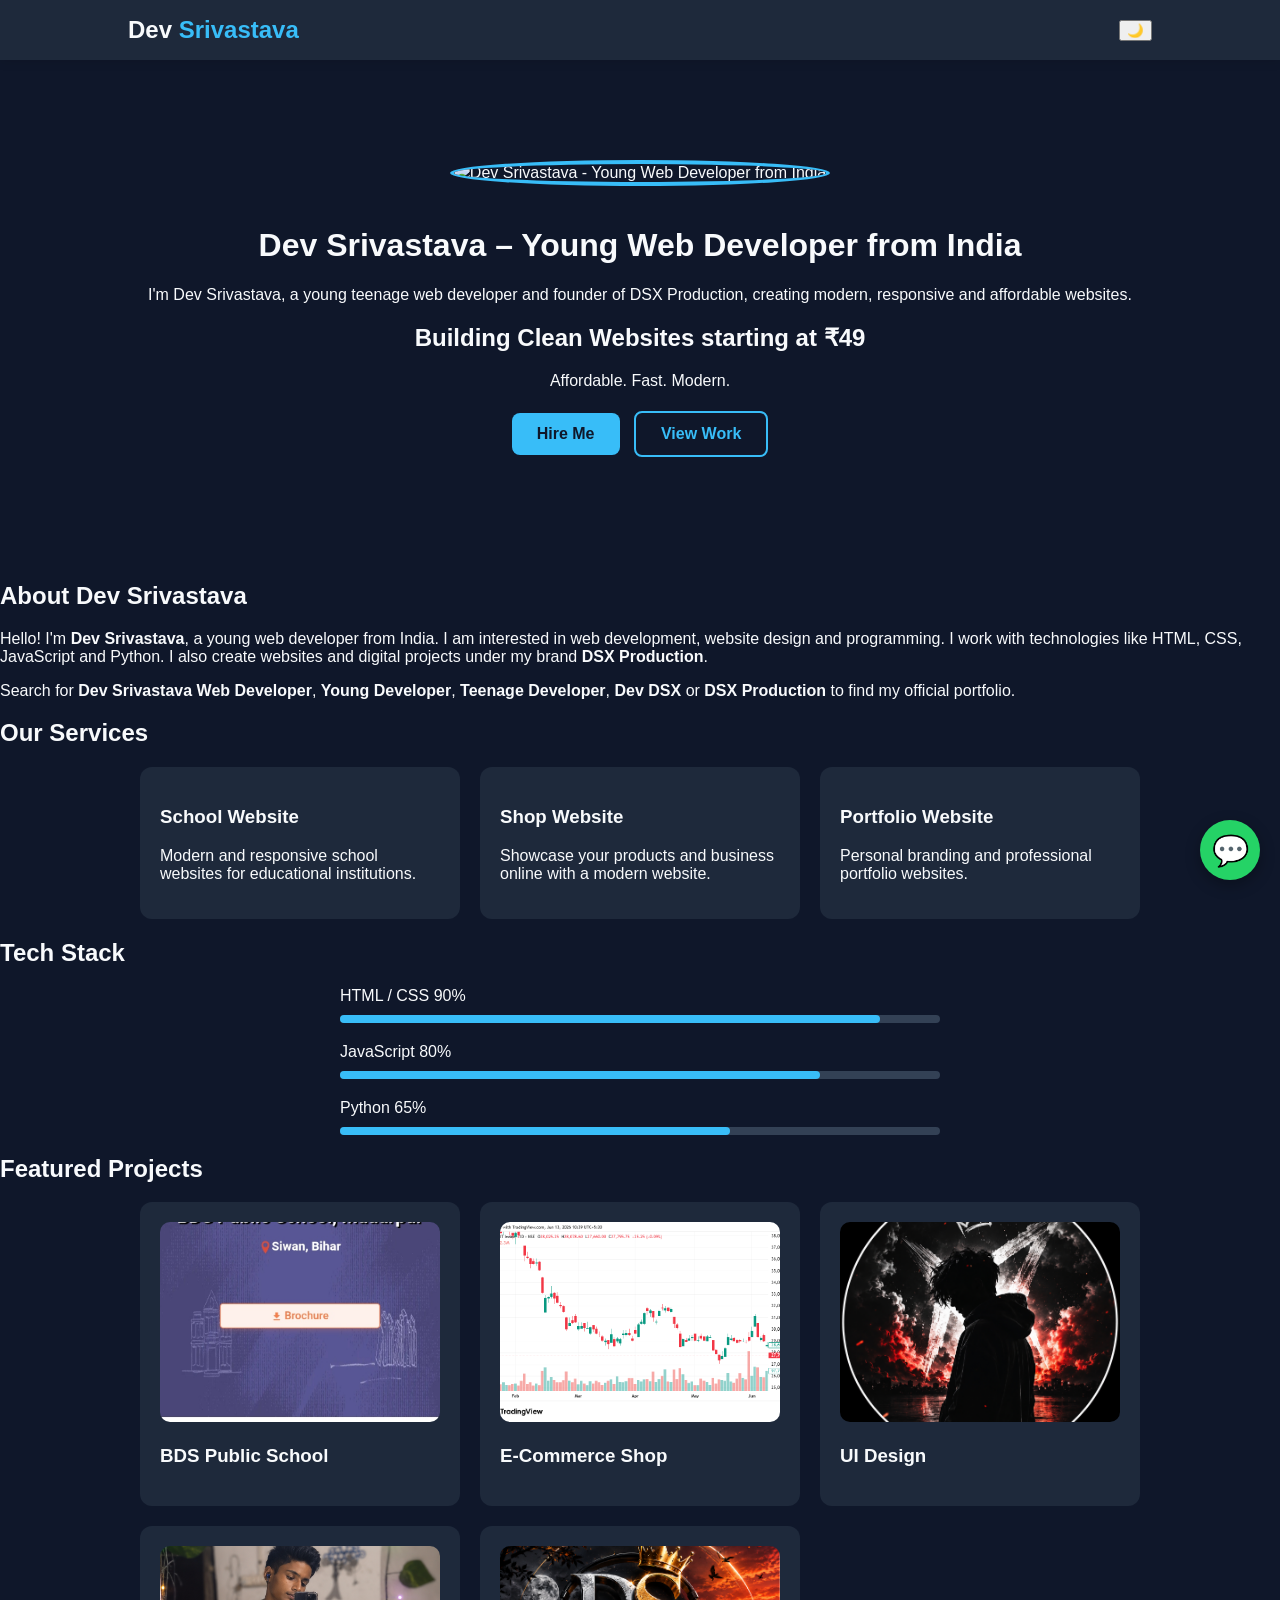
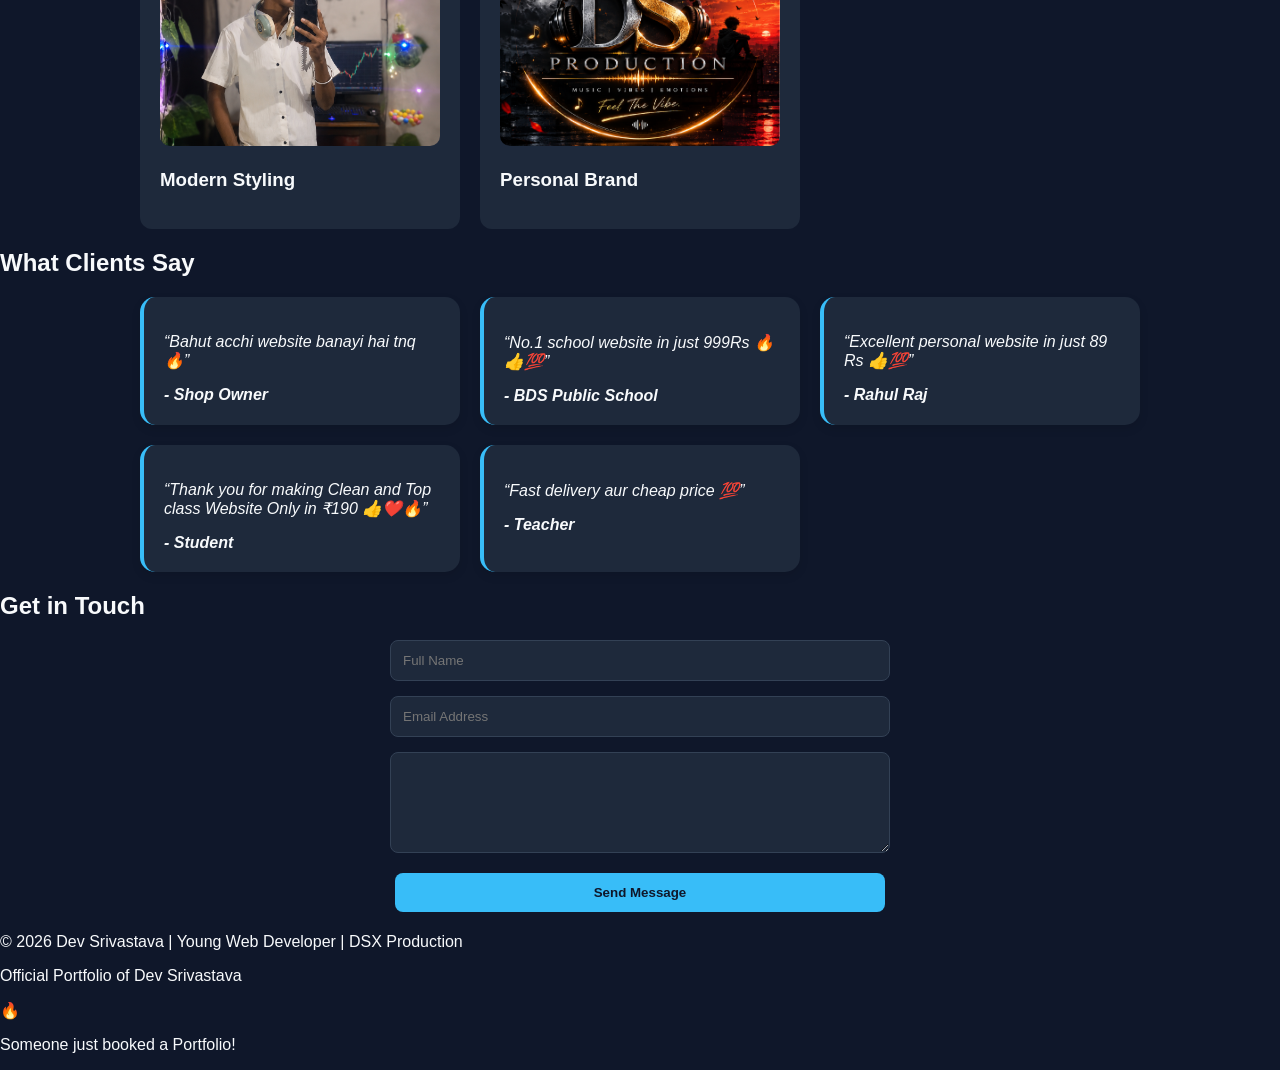
==== index.html @ 82571d03 "index.html" ====
<!DOCTYPE html>
<html lang="en">

<head>
    <meta charset="UTF-8">

    <meta name="viewport" content="width=device-width, initial-scale=1.0">

    <!-- ================= SEO ================= -->

    <title>
        Dev Srivastava | Web Developer | Young & Teenage Developer from India
    </title>

    <meta name="title"
        content="Dev Srivastava | Web Developer | Young & Teenage Developer from India">

    <meta name="description"
        content="Official website of Dev Srivastava, a young teenage web developer from India and founder of DSX Production. Explore web development projects, portfolio, services and technology skills.">

    <meta name="keywords"
        content="Dev Srivastava, Dev, Dev Srivastava Web Developer, Dev Web Developer, Dev Srivastava Developer, Young Developer, Teenage Developer, Young Web Developer, Teenage Web Developer, Student Web Developer, Indian Web Developer, Web Developer India, Frontend Developer, HTML CSS JavaScript Developer, Python Developer, DSX Production, DSX-Production, DSXProduction, dsxproduction45, Dev DSX, DSX Developer, DSX Production Web Developer, Dev Srivastava Portfolio">

    <meta name="author" content="Dev Srivastava">

    <!-- Search Engine Instructions -->
    <meta name="robots" content="index, follow">
    <meta name="googlebot" content="index, follow">

    <!-- Canonical URL -->
    <link rel="canonical"
        href="https://devsrivastava45.github.io/Dev-web/">

    <!-- ================= OPEN GRAPH ================= -->

    <meta property="og:type" content="website">

    <meta property="og:title"
        content="Dev Srivastava | Young Web Developer">

    <meta property="og:description"
        content="Official portfolio of Dev Srivastava, a young web developer from India and founder of DSX Production.">

    <meta property="og:url"
        content="https://devsrivastava45.github.io/Dev-web/">

    <meta property="og:image" content="https://devsrivastava45.github.io/Dev-web/mypic.jpg">

<link rel="icon" type="image/jpeg" href="mypic.jpg">

    <!-- ================= THEME ================= -->

    <meta name="theme-color" content="#0f172a">

    <!-- Favicon -->
    <link rel="icon"
        type="image/jpeg"
        href="mypic.jpg">

    <!-- CSS -->
    <link rel="stylesheet"
        href="style.css">

    <!-- ================= PERSON STRUCTURED DATA ================= -->

    <script type="application/ld+json">
    {
        "@context": "https://schema.org",
        "@type": "Person",

        "name": "Dev Srivastava",

        "url": "https://devsrivastava45.github.io/Dev-web/",

        "jobTitle": "Web Developer",

        "description": "Dev Srivastava is a young teenage web developer from India and founder of DSX Production.",

        "knowsAbout": [
            "Web Development",
            "HTML",
            "CSS",
            "JavaScript",
            "Python",
            "Frontend Development",
            "Website Design"
        ],

        "brand": {
            "@type": "Brand",
            "name": "DSX Production"
        }
    }
    </script>

</head>


<body>

    <!-- ================= LOADING SCREEN ================= -->

    <div class="loader" id="loader">

        <div class="spinner"></div>

        <p>
            Loading Dev Srivastava's Portfolio...
        </p>

    </div>


    <!-- ================= NAVIGATION ================= -->

    <nav>

        <div class="logo">
            Dev <span>Srivastava</span>
        </div>

        <button
            class="theme-toggle"
            onclick="toggleTheme()"
            id="themeBtn">

            🌙

        </button>

    </nav>


    <!-- ================= HERO ================= -->

    <header class="hero animate">

        <img
            src="Hero.jpg"
            alt="Dev Srivastava - Young Web Developer from India"
            class="profile-pic">


        <h1>
            Dev Srivastava – Young Web Developer from India
        </h1>


        <p>
            I'm Dev Srivastava, a young teenage web developer and
            founder of DSX Production, creating modern, responsive
            and affordable websites.
        </p>


        <h2>
            Building Clean Websites starting at <span>₹49</span>
        </h2>


        <p>
            Affordable. Fast. Modern.
        </p>


        <div class="hero-btns">

            <a
                class="btn primary"
                href="https://wa.me">

                Hire Me

            </a>


            <a
                class="btn secondary"
                href="#projects">

                View Work

            </a>

        </div>

    </header>


    <!-- ================= ABOUT ================= -->

    <section class="section animate">

        <h2>
            About Dev Srivastava
        </h2>


        <p>

            Hello! I'm <strong>Dev Srivastava</strong>,
            a young web developer from India.

            I am interested in web development, website design
            and programming. I work with technologies like
            HTML, CSS, JavaScript and Python.

            I also create websites and digital projects under
            my brand <strong>DSX Production</strong>.

        </p>


        <p>

            Search for
            <strong>Dev Srivastava Web Developer</strong>,
            <strong>Young Developer</strong>,
            <strong>Teenage Developer</strong>,
            <strong>Dev DSX</strong> or
            <strong>DSX Production</strong>
            to find my official portfolio.

        </p>

    </section>


    <!-- ================= SERVICES ================= -->

    <section class="section animate">

        <h2>
            Our Services
        </h2>


        <div class="grid">

            <div class="card">

                <h3>
                    School Website
                </h3>

                <p>
                    Modern and responsive school websites
                    for educational institutions.
                </p>

            </div>


            <div class="card">

                <h3>
                    Shop Website
                </h3>

                <p>
                    Showcase your products and business
                    online with a modern website.
                </p>

            </div>


            <div class="card">

                <h3>
                    Portfolio Website
                </h3>

                <p>
                    Personal branding and professional
                    portfolio websites.
                </p>

            </div>

        </div>

    </section>


    <!-- ================= TECH STACK ================= -->

    <section class="section animate">

        <h2>
            Tech Stack
        </h2>


        <div class="skills-container">


            <div class="skill-item">

                <div class="skill-info">

                    <span>
                        HTML / CSS
                    </span>

                    <span>
                        90%
                    </span>

                </div>


                <div class="progress-bar">

                    <div
                        class="progress"
                        style="width: 90%;">

                    </div>

                </div>

            </div>


            <div class="skill-item">

                <div class="skill-info">

                    <span>
                        JavaScript
                    </span>

                    <span>
                        80%
                    </span>

                </div>


                <div class="progress-bar">

                    <div
                        class="progress"
                        style="width: 80%;">

                    </div>

                </div>

            </div>


            <div class="skill-item">

                <div class="skill-info">

                    <span>
                        Python
                    </span>

                    <span>
                        65%
                    </span>

                </div>


                <div class="progress-bar">

                    <div
                        class="progress"
                        style="width: 65%;">

                    </div>

                </div>

            </div>

        </div>

    </section>


    <!-- ================= PROJECTS ================= -->

    <section
        id="projects"
        class="section animate">


        <h2>
            Featured Projects
        </h2>


        <div class="grid project-gallery">


            <div class="card project-card">

                <img
                    src="project1.jpg"
                    alt="BDS Public School Website Project by Dev Srivastava">

                <h3>
                    BDS Public School
                </h3>

            </div>


            <div class="card project-card">

                <img
                    src="project2.jpg"
                    alt="E-Commerce Website Project by Dev Srivastava">

                <h3>
                    E-Commerce Shop
                </h3>

            </div>


            <div class="card project-card">

                <img
                    src="hero.jpg"
                    alt="Modern UI Design by Dev Srivastava">

                <h3>
                    UI Design
                </h3>

            </div>


            <div class="card project-card">

                <img
                    src="style.jpg"
                    alt="Modern Website Styling by DSX Production">

                <h3>
                    Modern Styling
                </h3>

            </div>


            <div class="card project-card">

                <img
                    src="profile.jpg"
                    alt="Personal Brand Website by Dev Srivastava">

                <h3>
                    Personal Brand
                </h3>

            </div>

        </div>

    </section>


    <!-- ================= REVIEWS ================= -->

    <section class="section animate">

        <h2>
            What Clients Say
        </h2>


        <div class="grid">


            <div class="review-card">

                <p>
                    “Bahut acchi website banayi hai tnq 🔥”
                </p>

                <b>
                    - Shop Owner
                </b>

            </div>


            <div class="review-card">

                <p>
                    “No.1 school website in just 999Rs 🔥👍💯”
                </p>

                <b>
                    - BDS Public School
                </b>

            </div>


            <div class="review-card">

                <p>
                    “Excellent personal website in just 89 Rs 👍💯”
                </p>

                <b>
                    - Rahul Raj
                </b>

            </div>


            <div class="review-card">

                <p>
                    “Thank you for making Clean and Top class
                    Website Only in ₹190 👍❤️🔥”
                </p>

                <b>
                    - Student
                </b>

            </div>


            <div class="review-card">

                <p>
                    “Fast delivery aur cheap price 💯”
                </p>

                <b>
                    - Teacher
                </b>

            </div>


        </div>

    </section>


    <!-- ================= CONTACT ================= -->

    <section class="section animate">

        <h2>
            Get in Touch
        </h2>


        <form
            action="https://formsubmit.co"
            method="POST">


            <input
                type="text"
                name="name"
                placeholder="Full Name"
                required>


            <input
                type="email"
                name="email"
                placeholder="Email Address"
                required>


            <textarea
                name="message"
                rows="5"
                placeholder="Tell me about your project...">

            </textarea>


            <button
                type="submit"
                class="btn primary">

                Send Message

            </button>


        </form>

    </section>


    <!-- ================= FOOTER ================= -->

    <footer>

        <p>
            © 2026 Dev Srivastava | Young Web Developer | DSX Production
        </p>

        <p>
            Official Portfolio of Dev Srivastava
        </p>

    </footer>


    <!-- ================= TRUST TOAST ================= -->

    <div
        id="trust-toast"
        class="toast">


        <span id="toast-emoji">
            🔥
        </span>


        <p id="toast-text">
            Someone just booked a Portfolio!
        </p>


    </div>


    <!-- ================= WHATSAPP ================= -->

    <a
        class="whatsapp-float"
        href="https://wa.me">

        💬

    </a>


    <!-- ================= BACK TO TOP ================= -->

    <button
        id="backToTop"
        onclick="scrollToTop()">

        ↑

    </button>


    <!-- JavaScript -->

    <script src="script.js"></script>


</body>

</html>
---- style.css ----
:root {
    --bg: #0f172a;
    --card: #1e293b;
    --text: #f8fafc;
    --accent: #38bdf8;
    --btn-text: #0f172a;
}

.light {
    --bg: #f1f5f9;
    --card: #ffffff;
    --text: #1e293b;
    --accent: #0284c7;
}

* { box-sizing: border-box; }
html { scroll-behavior: smooth; }

body {
    margin: 0;
    font-family: 'Inter', sans-serif;
    background: var(--bg);
    color: var(--text);
    transition: background 0.3s, color 0.3s;
}

nav {
    display: flex;
    justify-content: space-between;
    align-items: center;
    padding: 1rem 10%;
    background: var(--card);
    position: sticky;
    top: 0;
    z-index: 100;
    box-shadow: 0 2px 10px rgba(0,0,0,0.1);
}

.logo { font-size: 1.5rem; font-weight: bold; }
.logo span { color: var(--accent); }

.hero { text-align: center; padding: 100px 20px; }
.profile-pic { width: 150px; height: 150px; border-radius: 50%; border: 4px solid var(--accent); margin-bottom: 20px; }

.grid {
    display: grid;
    grid-template-columns: repeat(auto-fit, minmax(250px, 1fr));
    gap: 20px;
    max-width: 1000px;
    margin: auto;
}

.review-card {
    background: var(--card);
    padding: 20px;
    border-radius: 15px;
    border-left: 4px solid var(--accent);
    text-align: left;
    font-style: italic;
    box-shadow: 0 4px 10px rgba(0,0,0,0.1);
}

.project-card img {
    width: 100%;
    height: 200px;
    object-fit: cover; /* This makes different sized images look uniform */
    border-radius: 10px;
}

.card {
    background: var(--card);
    padding: 20px;
    border-radius: 12px;
    transition: 0.3s ease;
}

.card:hover { transform: translateY(-5px); box-shadow: 0 10px 20px rgba(0,0,0,0.2); }

.btn {
    padding: 12px 25px;
    border-radius: 8px;
    text-decoration: none;
    font-weight: 600;
    display: inline-block;
    margin: 5px;
    cursor: pointer;
    border: none;
}

.primary { background: var(--accent); color: var(--btn-text); }
.secondary { border: 2px solid var(--accent); color: var(--accent); background: transparent; }

.skills-container { max-width: 600px; margin: auto; text-align: left; }
.progress-bar { background: #334155; height: 8px; border-radius: 5px; margin: 10px 0 20px; }
.progress { background: var(--accent); height: 100%; border-radius: 5px; transition: 1s ease-in-out; }

form { max-width: 500px; margin: auto; display: flex; flex-direction: column; gap: 15px; }
input, textarea { padding: 12px; border-radius: 8px; border: 1px solid #334155; background: var(--card); color: var(--text); }

.whatsapp-float { position: fixed; bottom: 20px; right: 20px; background: #25d366; color: white; width: 60px; height: 60px; border-radius: 50%; display: flex; align-items: center; justify-content: center; font-size: 30px; text-decoration: none; z-index: 1000; box-shadow: 0 5px 15px rgba(0,0,0,0.3); }

#backToTop { position: fixed; bottom: 90px; right: 25px; display: none; background: var(--accent); border: none; padding: 10px 15px; border-radius: 5px; cursor: pointer; }

.animate { opacity: 0; transform: translateY(30px); transition: 0.8s ease-out; }
.show { opacity: 1; transform: translateY(0); }

#loader { position: fixed; inset: 0; background: #0f172a; display: flex; flex-direction: column; align-items: center; justify-content: center; z-index: 9999; }
.spinner { width: 40px; height: 40px; border: 4px solid #38bdf8; border-top-color: transparent; border-radius: 50%; animation: spin 1s linear infinite; }
@keyframes spin { to { transform: rotate(360deg); } }
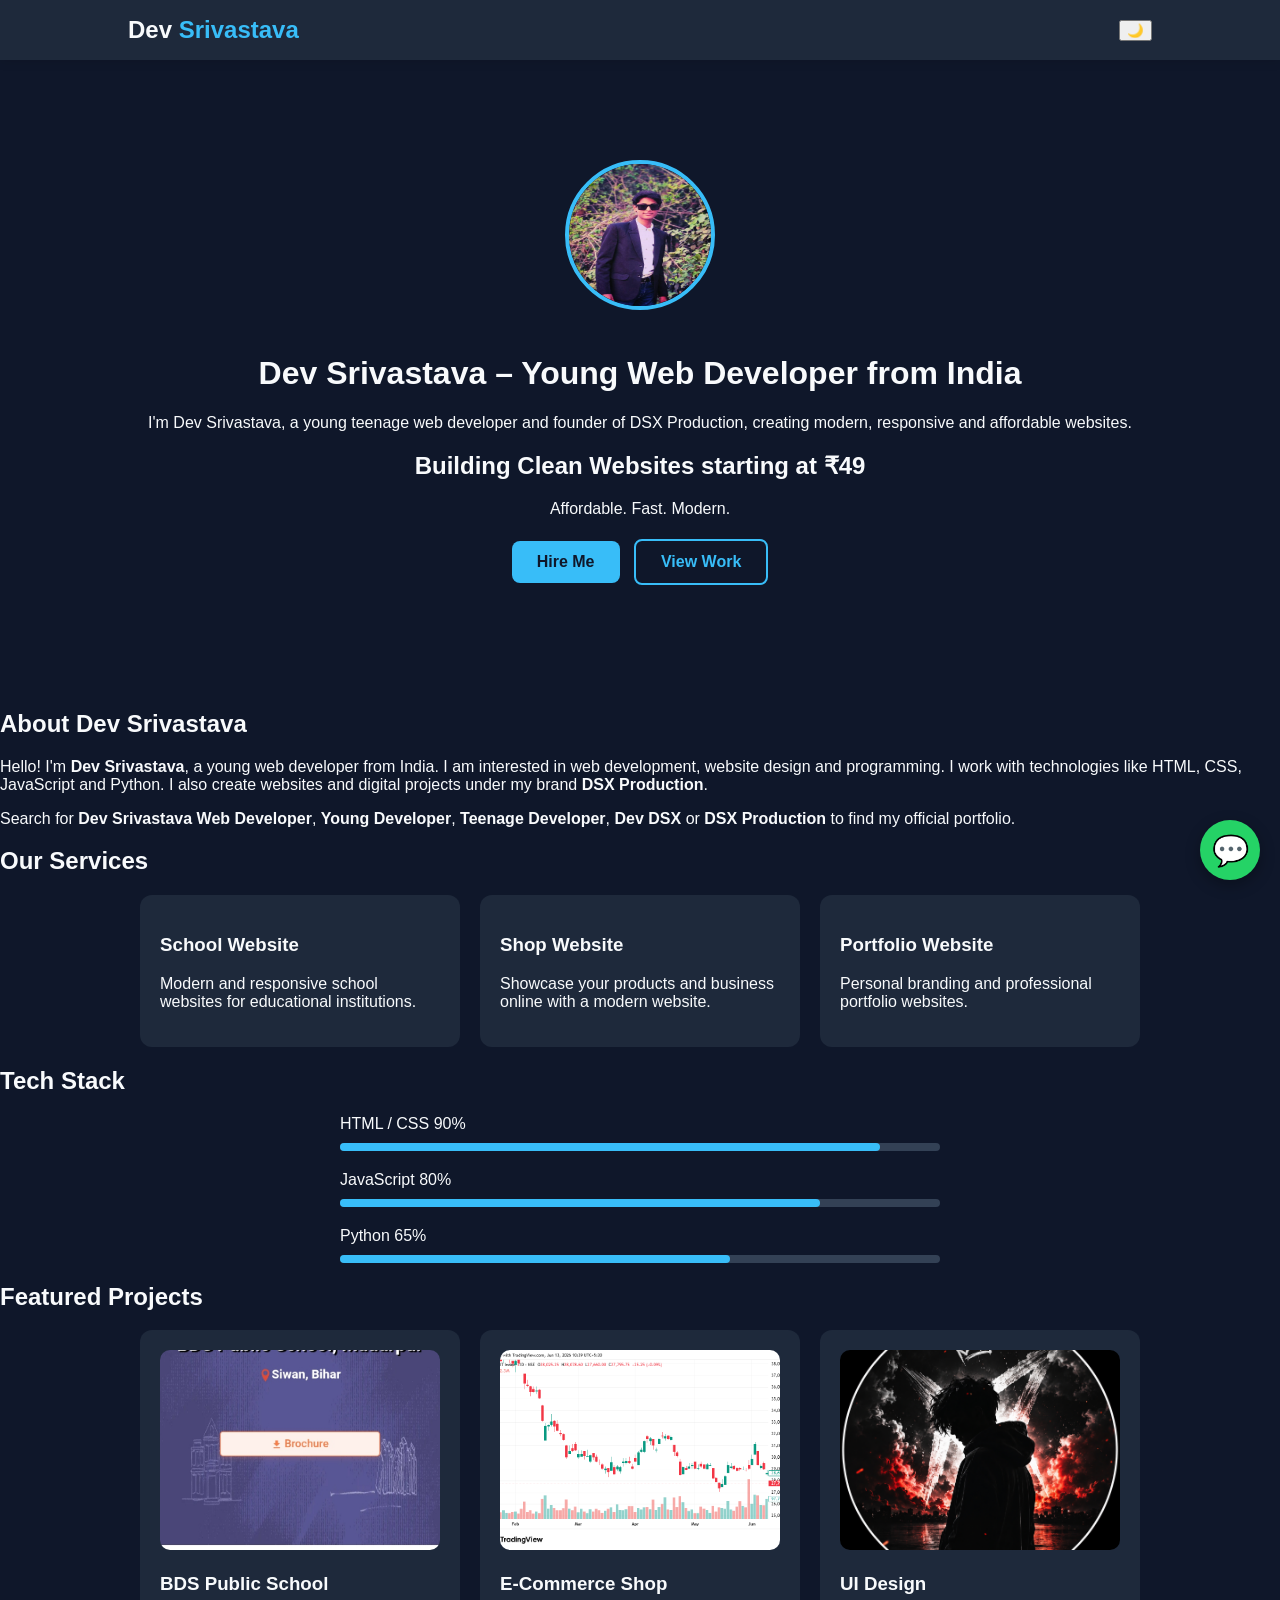
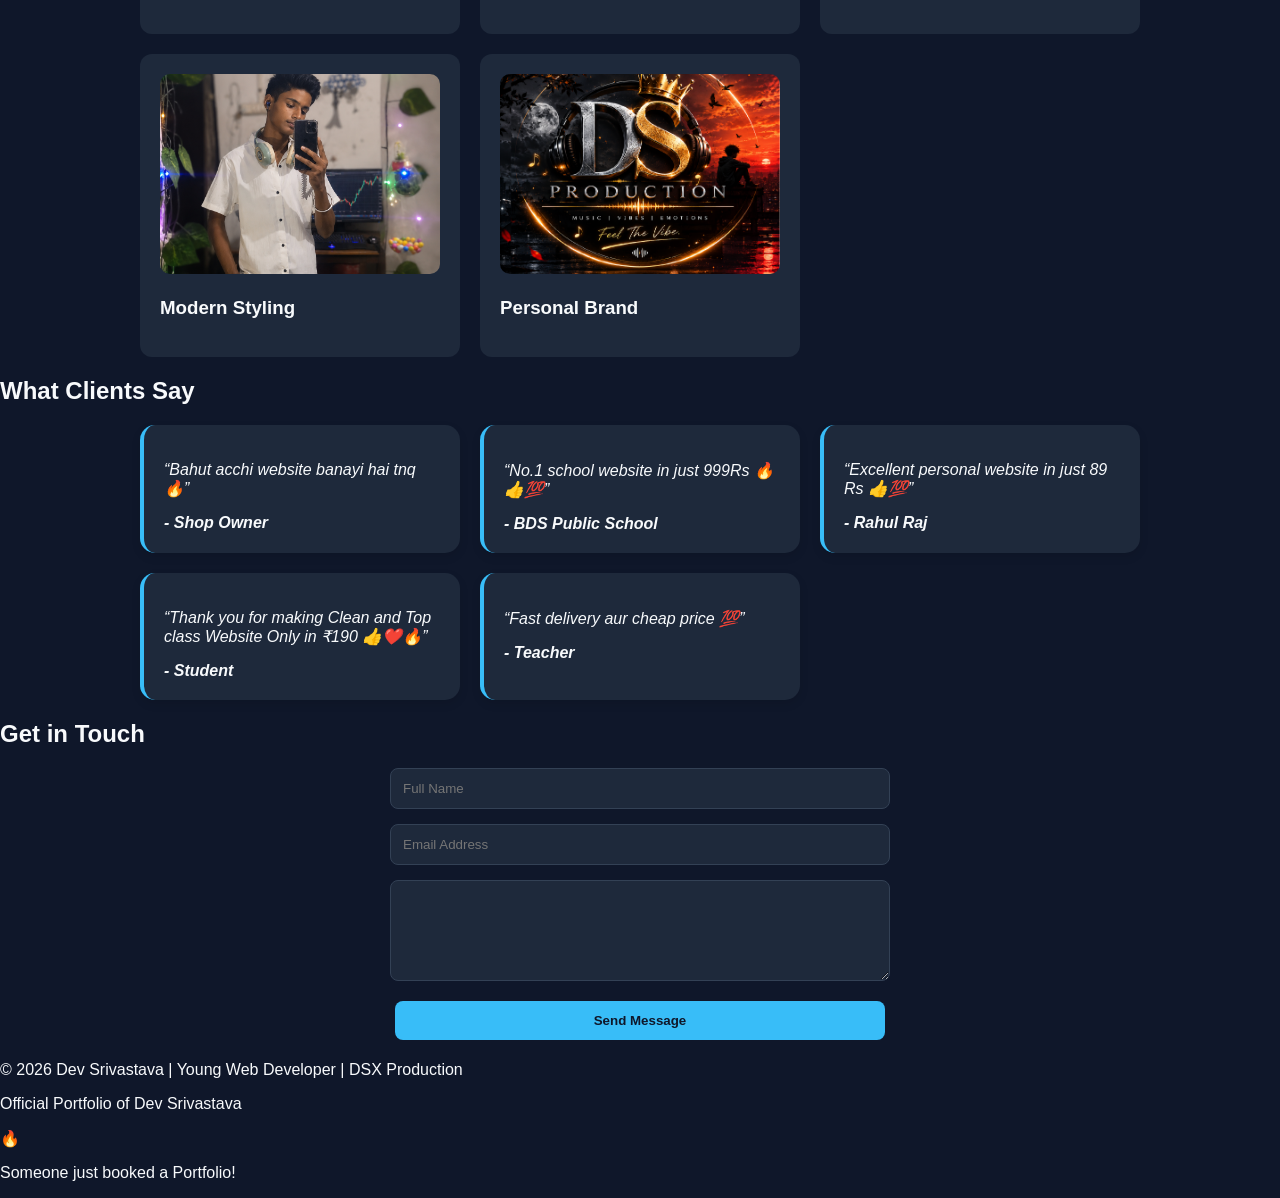
==== commit 7da973b4: "index.html" ====
--- a/index.html
+++ b/index.html
@@ -136,7 +136,7 @@
     <header class="hero animate">
 
         <img
-            src="Hero.jpg"
+            src="mypic.jpg"
             alt="Dev Srivastava - Young Web Developer from India"
             class="profile-pic">
 
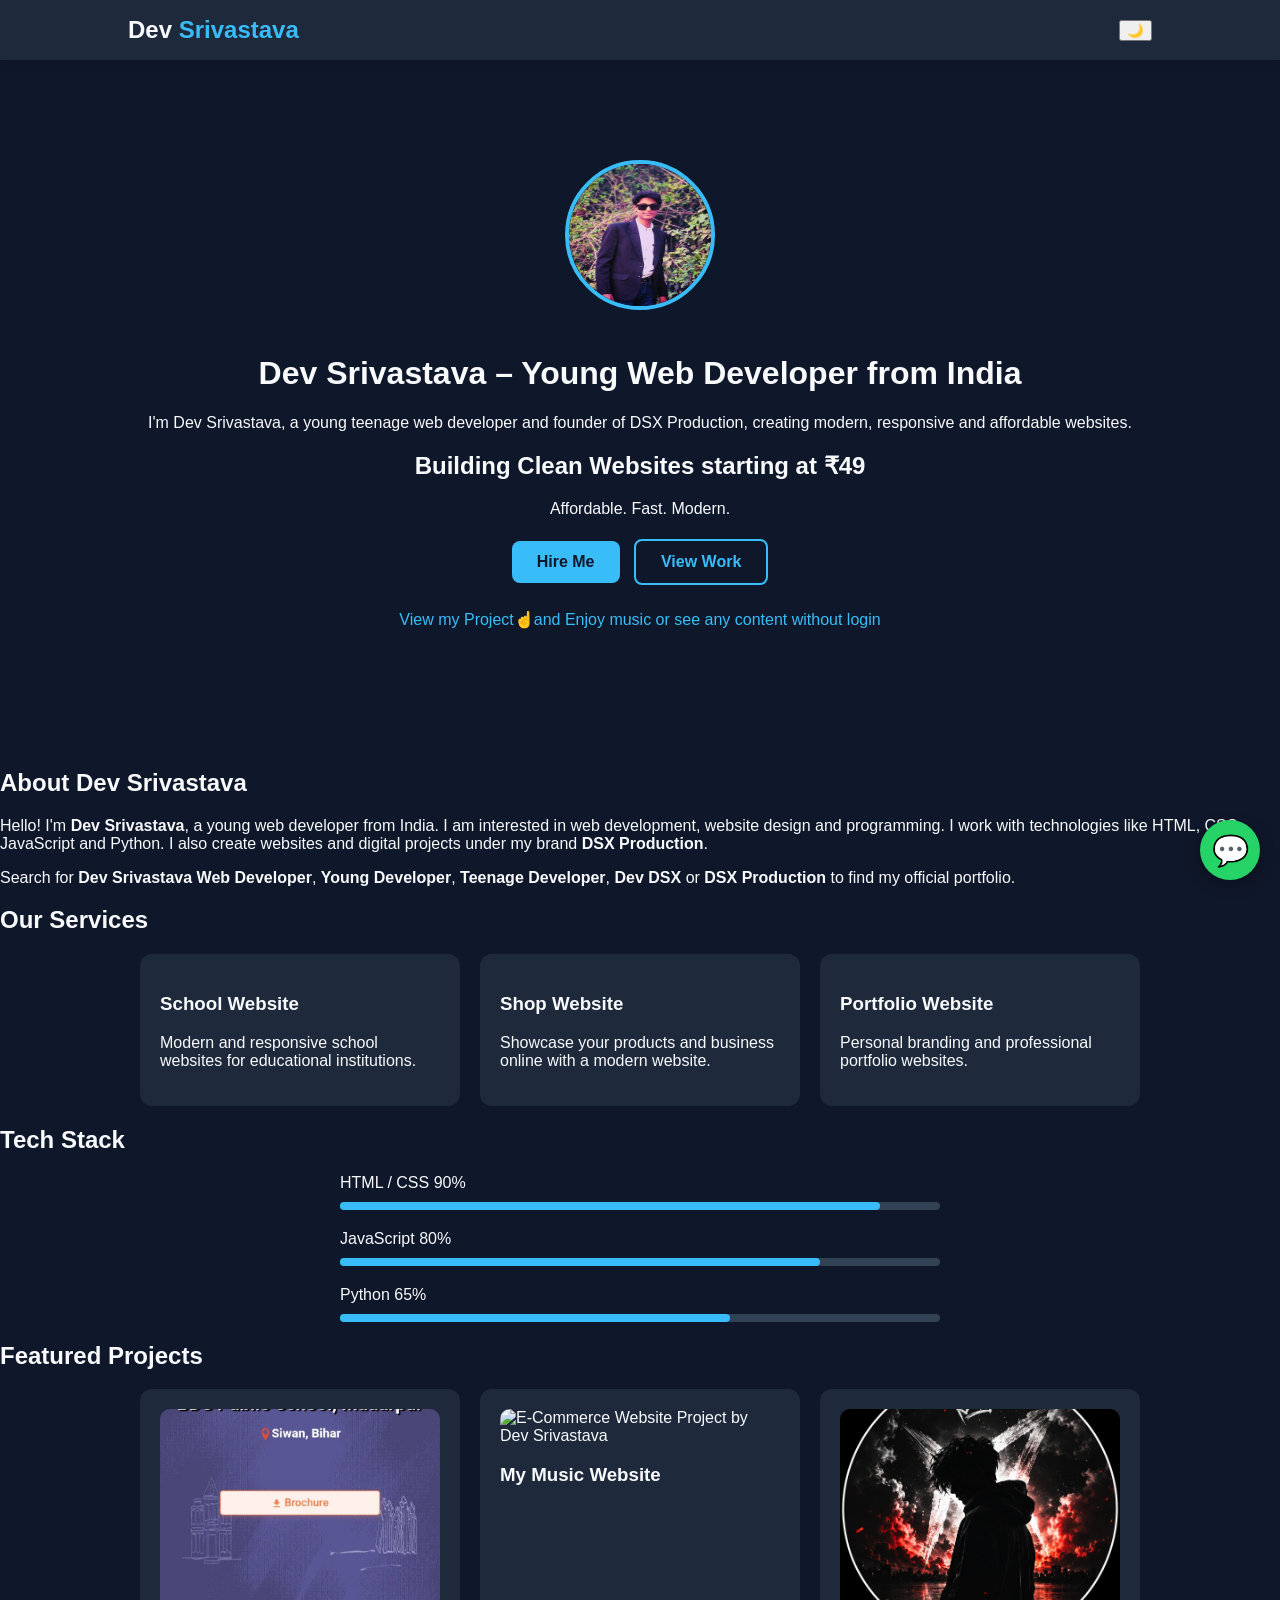
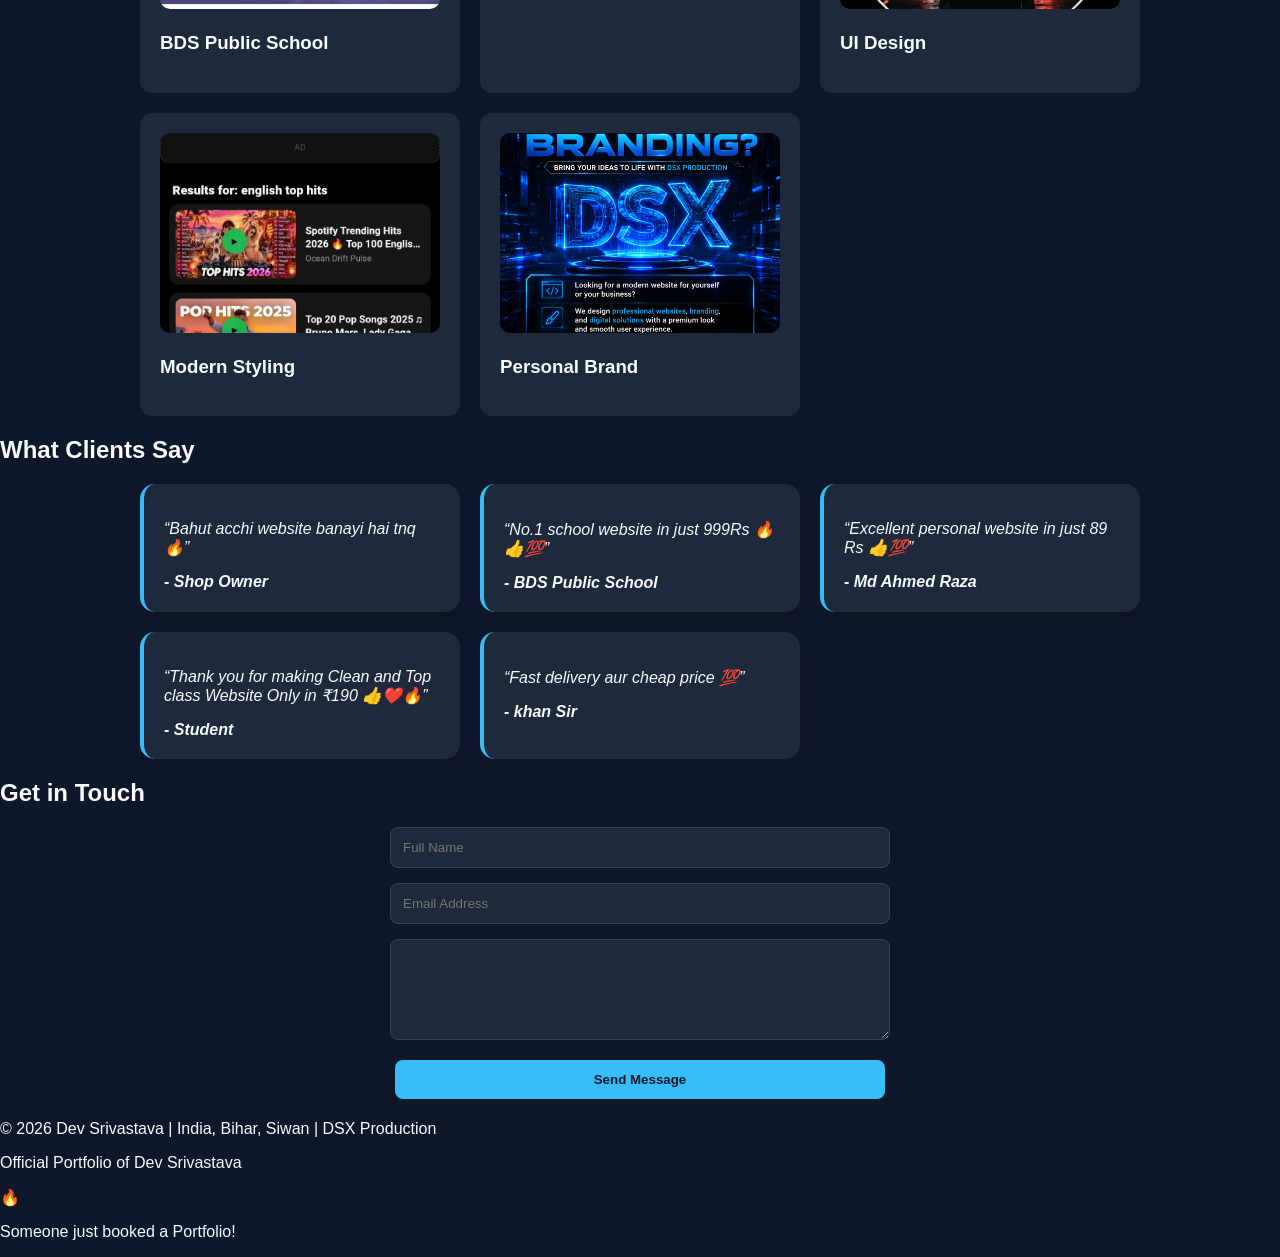
==== commit 075053a8: "Update index.html" ====
--- a/index.html
+++ b/index.html
@@ -137,7 +137,7 @@
 
         <img
             src="mypic.jpg"
-            alt="Dev Srivastava - Young Web Developer from India"
+            alt="Dev Srivastava - from India, Founder of DSX Production"
             class="profile-pic">
 
 
@@ -167,7 +167,7 @@
 
             <a
                 class="btn primary"
-                href="https://wa.me">
+                href="https://wa.me/918368283753">
 
                 Hire Me
 
@@ -181,8 +181,14 @@
                 View Work
 
             </a>
-
+            
         </div>
+        <div class="project-link-container">
+    <a href="https://netlify.app" target="_blank" class="project-link">
+        View my Project☝️and Enjoy music or see any content without login
+    </a>
+        </div>
+        
 
     </header>
 
@@ -418,7 +424,7 @@
                     alt="E-Commerce Website Project by Dev Srivastava">
 
                 <h3>
-                    E-Commerce Shop
+                    My Music Website
                 </h3>
 
             </div>
@@ -512,7 +518,7 @@
                 </p>
 
                 <b>
-                    - Rahul Raj
+                    - Md Ahmed Raza
                 </b>
 
             </div>
@@ -539,7 +545,7 @@
                 </p>
 
                 <b>
-                    - Teacher
+                    - khan Sir
                 </b>
 
             </div>
@@ -560,7 +566,7 @@
 
 
         <form
-            action="https://formsubmit.co"
+            action="https://formsubmit.co/dsxproduction45@gmail.com"
             method="POST">
 
 
@@ -605,7 +611,7 @@
     <footer>
 
         <p>
-            © 2026 Dev Srivastava | Young Web Developer | DSX Production
+            © 2026 Dev Srivastava | India, Bihar, Siwan | DSX Production
         </p>
 
         <p>
@@ -639,7 +645,7 @@
 
     <a
         class="whatsapp-float"
-        href="https://wa.me">
+        href="https://wa.me/918368283753">
 
         💬
 
--- a/style.css
+++ b/style.css
@@ -107,3 +107,23 @@
 #loader { position: fixed; inset: 0; background: #0f172a; display: flex; flex-direction: column; align-items: center; justify-content: center; z-index: 9999; }
 .spinner { width: 40px; height: 40px; border: 4px solid #38bdf8; border-top-color: transparent; border-radius: 50%; animation: spin 1s linear infinite; }
 @keyframes spin { to { transform: rotate(360deg); } }
+
+.project-link-container {
+    text-align: center;
+    margin-top: 20px; /* बटन्स से दूरी बनाने के लिए */
+    margin-bottom: 20px; /* नीचे वाले सेक्शन से दूरी बनाने के लिए */
+}
+
+.project-link {
+    color: #38bdf8; /* आपकी थीम से मैच करता हुआ लाइट ब्लू कलर (आप चाहें तो बदल सकते हैं) */
+    text-decoration: none;
+    font-size: 16px;
+    font-weight: 500;
+    transition: color 0.3s ease;
+}
+
+.project-link:hover {
+    color: #ffffff; /* माउस ले जाने पर लिंक सफेद हो जाएगा */
+    text-decoration: underline; /* नीचे एक लाइन आ जाएगी */
+                                                                                                                                                                                                                                                                                                }
+                 
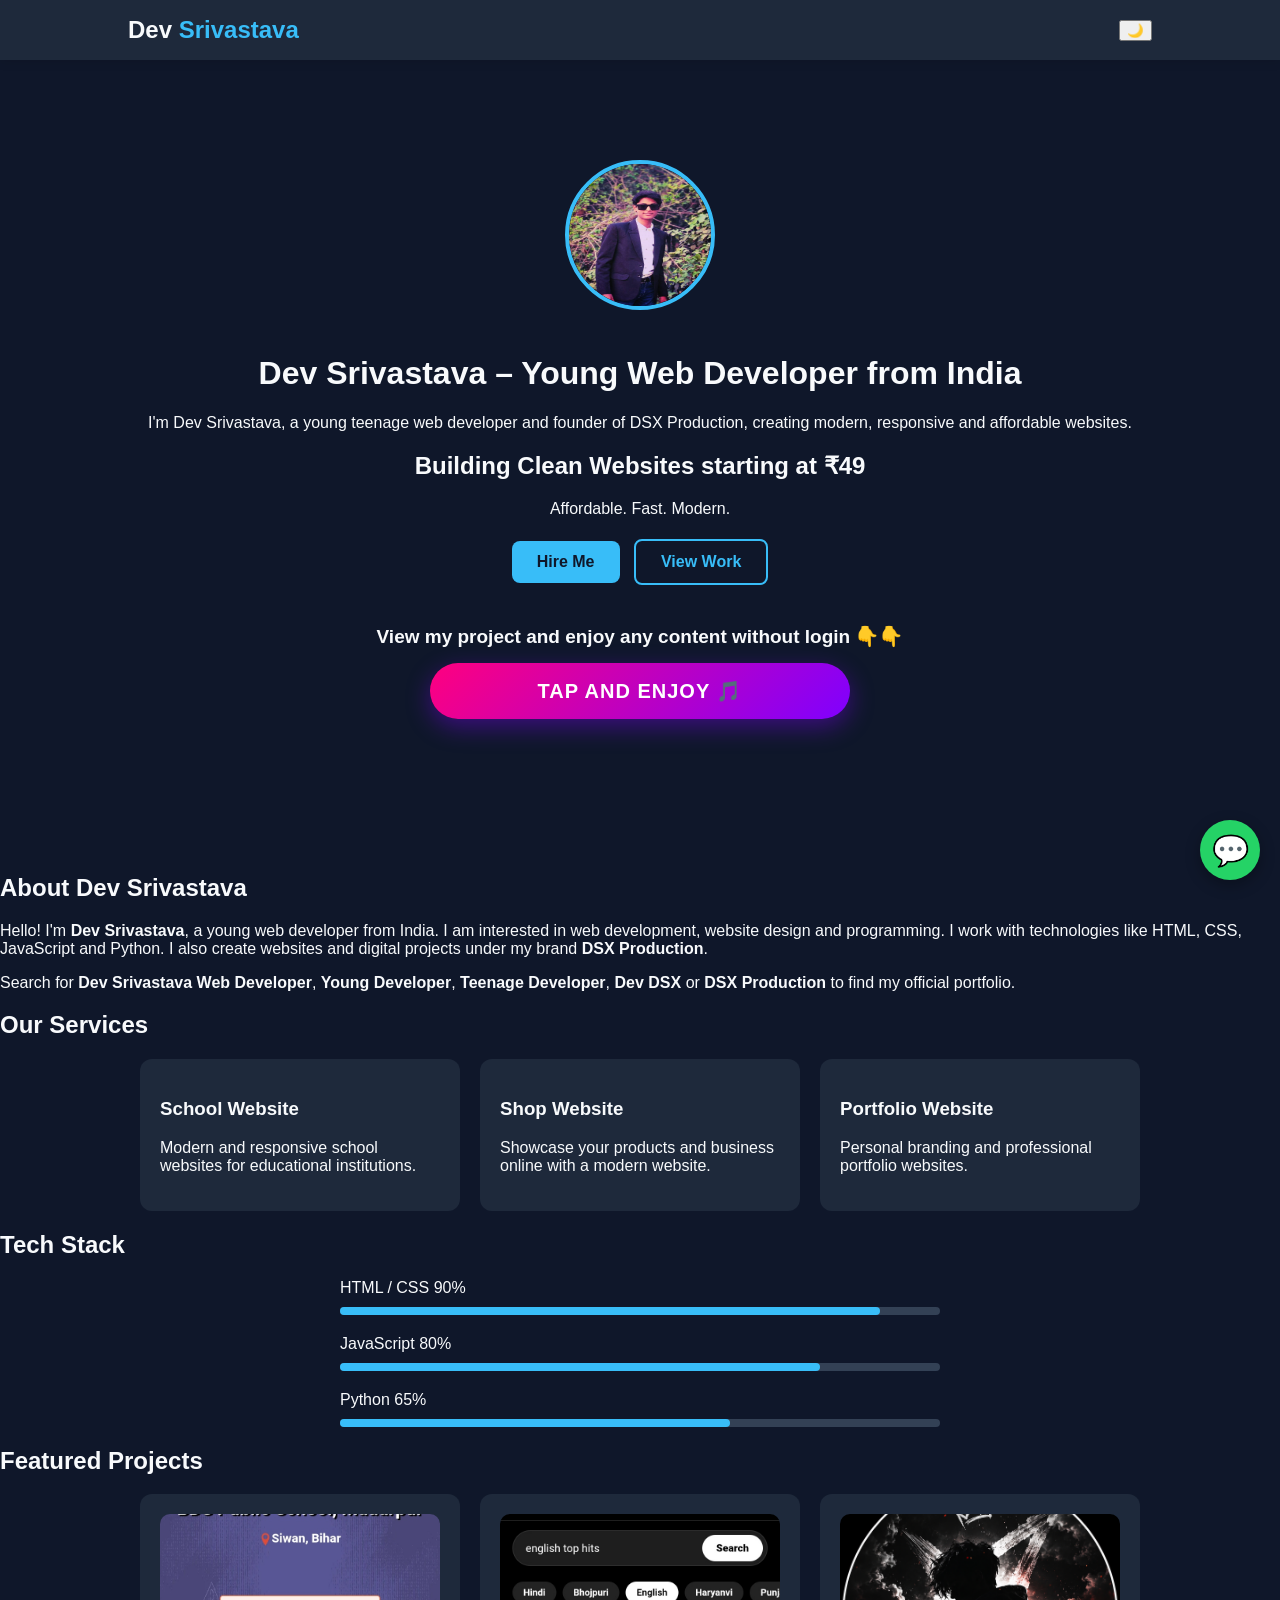
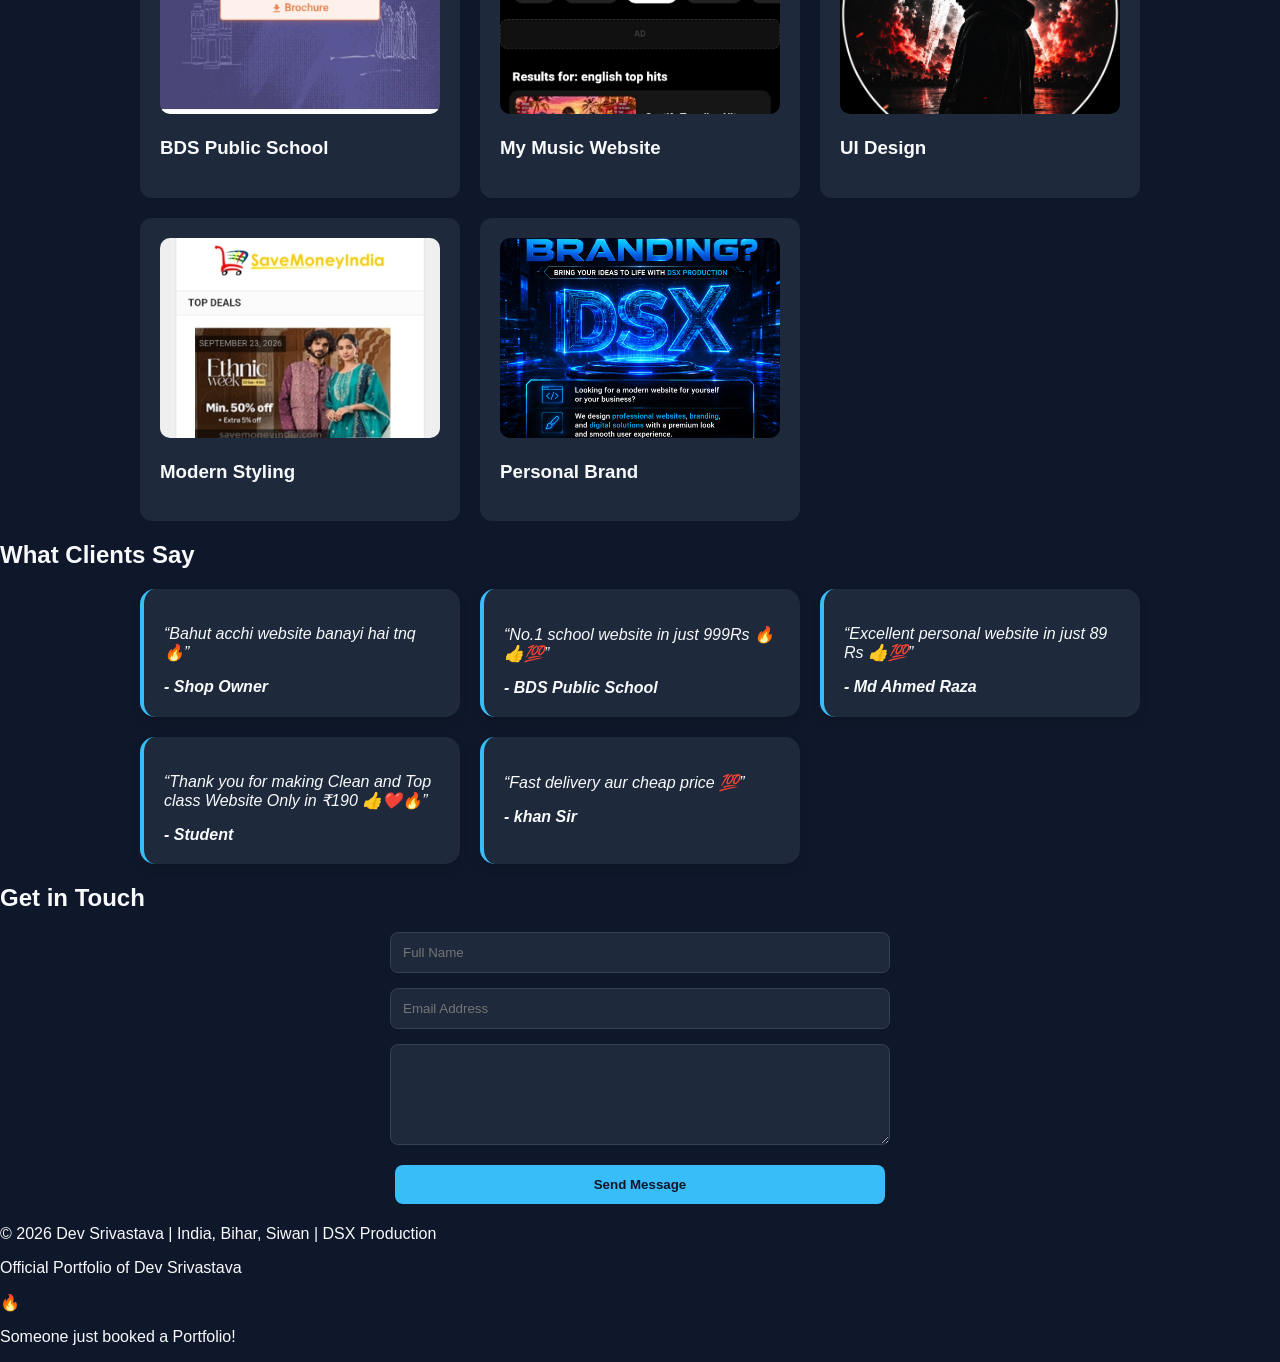
==== commit ad23499a: "Update index.html" ====
--- a/index.html
+++ b/index.html
@@ -183,11 +183,49 @@
             </a>
             
         </div>
-        <div class="project-link-container">
-    <a href="https://netlify.app" target="_blank" class="project-link">
-        View my Project☝️and Enjoy music or see any content without login
+        
+    <!-- ================= ATTRACTIVE MUSIC BUTTON ================= -->
+<div style="text-align: center; margin-top: 35px; margin-bottom: 35px; padding: 0 15px;">
+    <p style="font-size: 19px; font-weight: bold; margin-bottom: 15px;">
+        View my project and enjoy any content without login 👇👇
+    </p>
+    <a href="https://netlify.app" target="_blank" class="attractive-music-btn">
+        Tap and Enjoy 🎵
     </a>
-        </div>
+</div>
+
+<style>
+.attractive-music-btn {
+    display: block;
+    max-width: 420px;
+    margin: 0 auto;
+    padding: 16px 32px;
+    font-size: 20px;
+    font-weight: 800;
+    text-transform: uppercase;
+    letter-spacing: 1px;
+    text-align: center;
+    text-decoration: none;
+    color: #ffffff !important;
+    background: linear-gradient(135deg, #ff007f, #7f00ff, #00f0ff);
+    background-size: 200% 200%;
+    animation: glowGradient 4s ease infinite;
+    border-radius: 50px;
+    box-shadow: 0 8px 25px rgba(127, 0, 255, 0.4);
+    transition: all 0.3s ease;
+    cursor: pointer;
+}
+.attractive-music-btn:hover {
+    transform: scale(1.05);
+    box-shadow: 0 12px 35px rgba(255, 0, 127, 0.6);
+}
+@keyframes glowGradient {
+    0% { background-position: 0% 50%; }
+    50% { background-position: 100% 50%; }
+    100% { background-position: 0% 50%; }
+}
+</style>
+        
         
 
     </header>
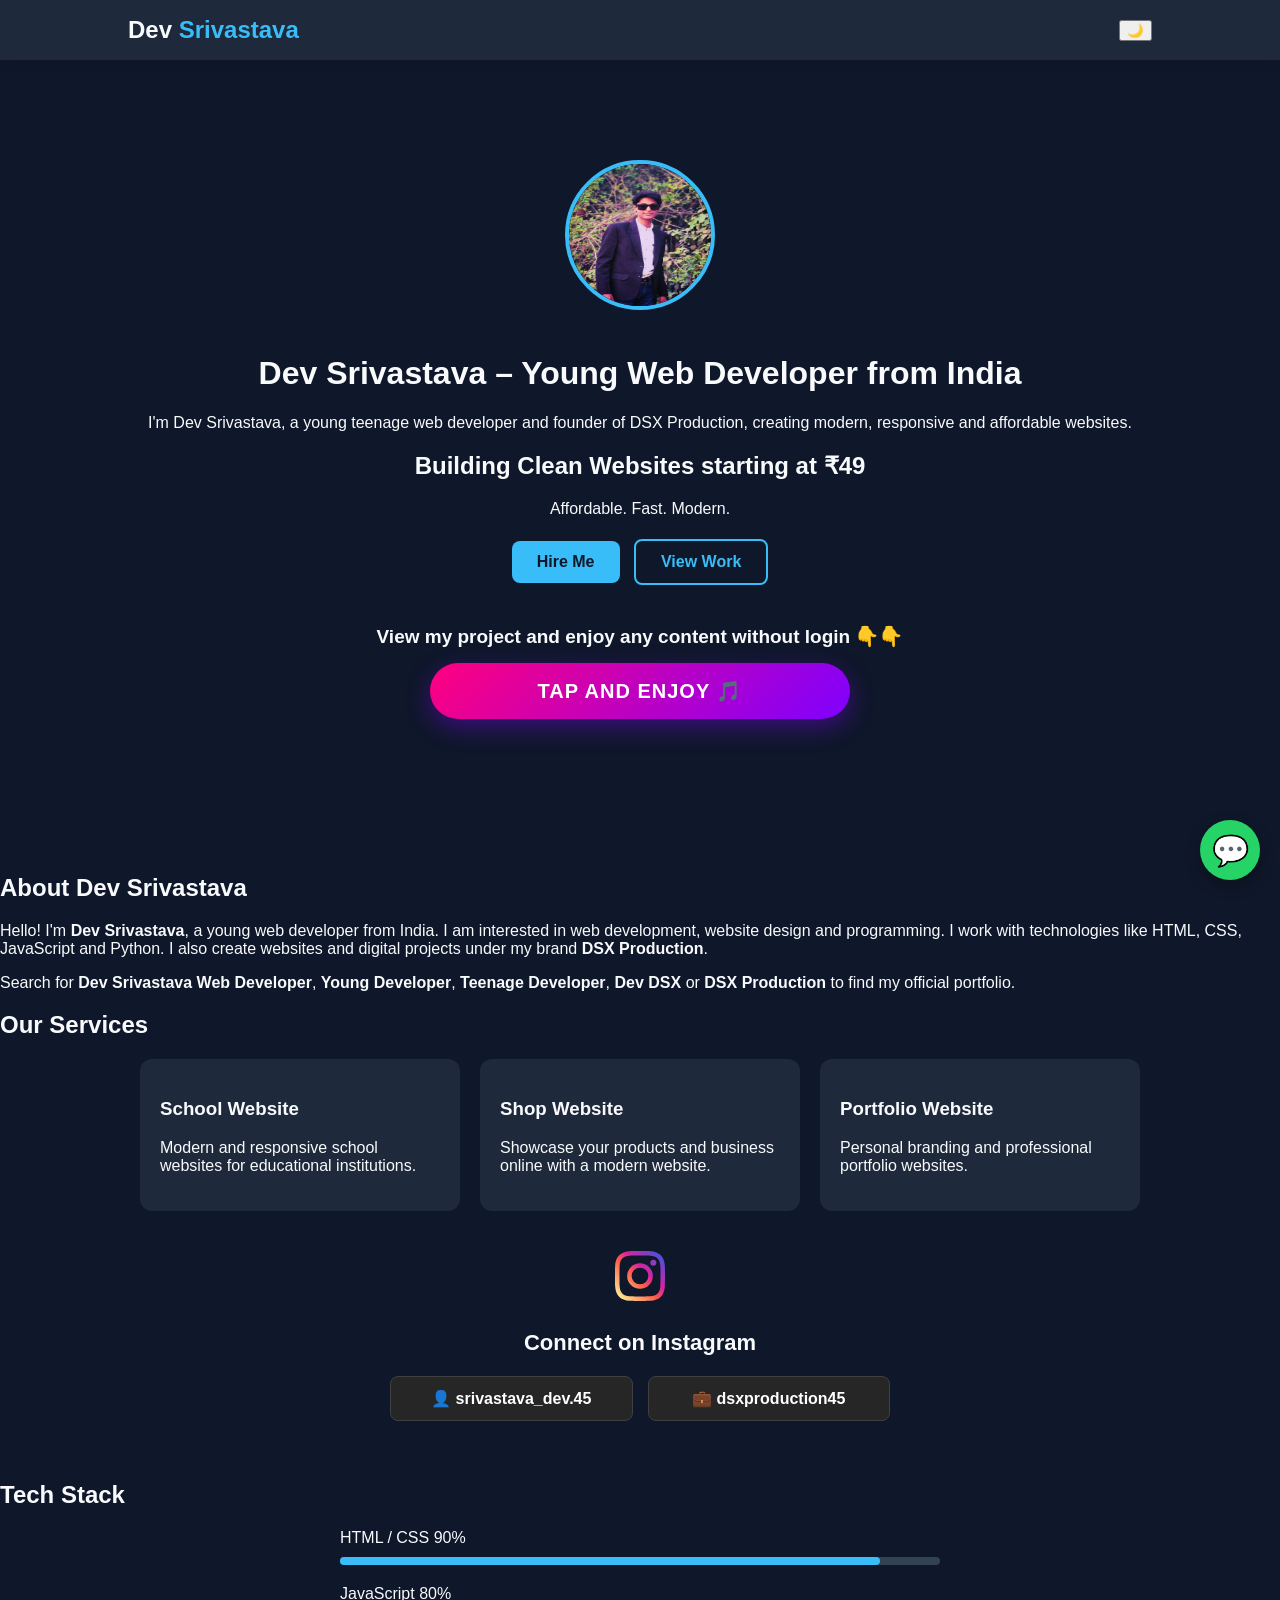
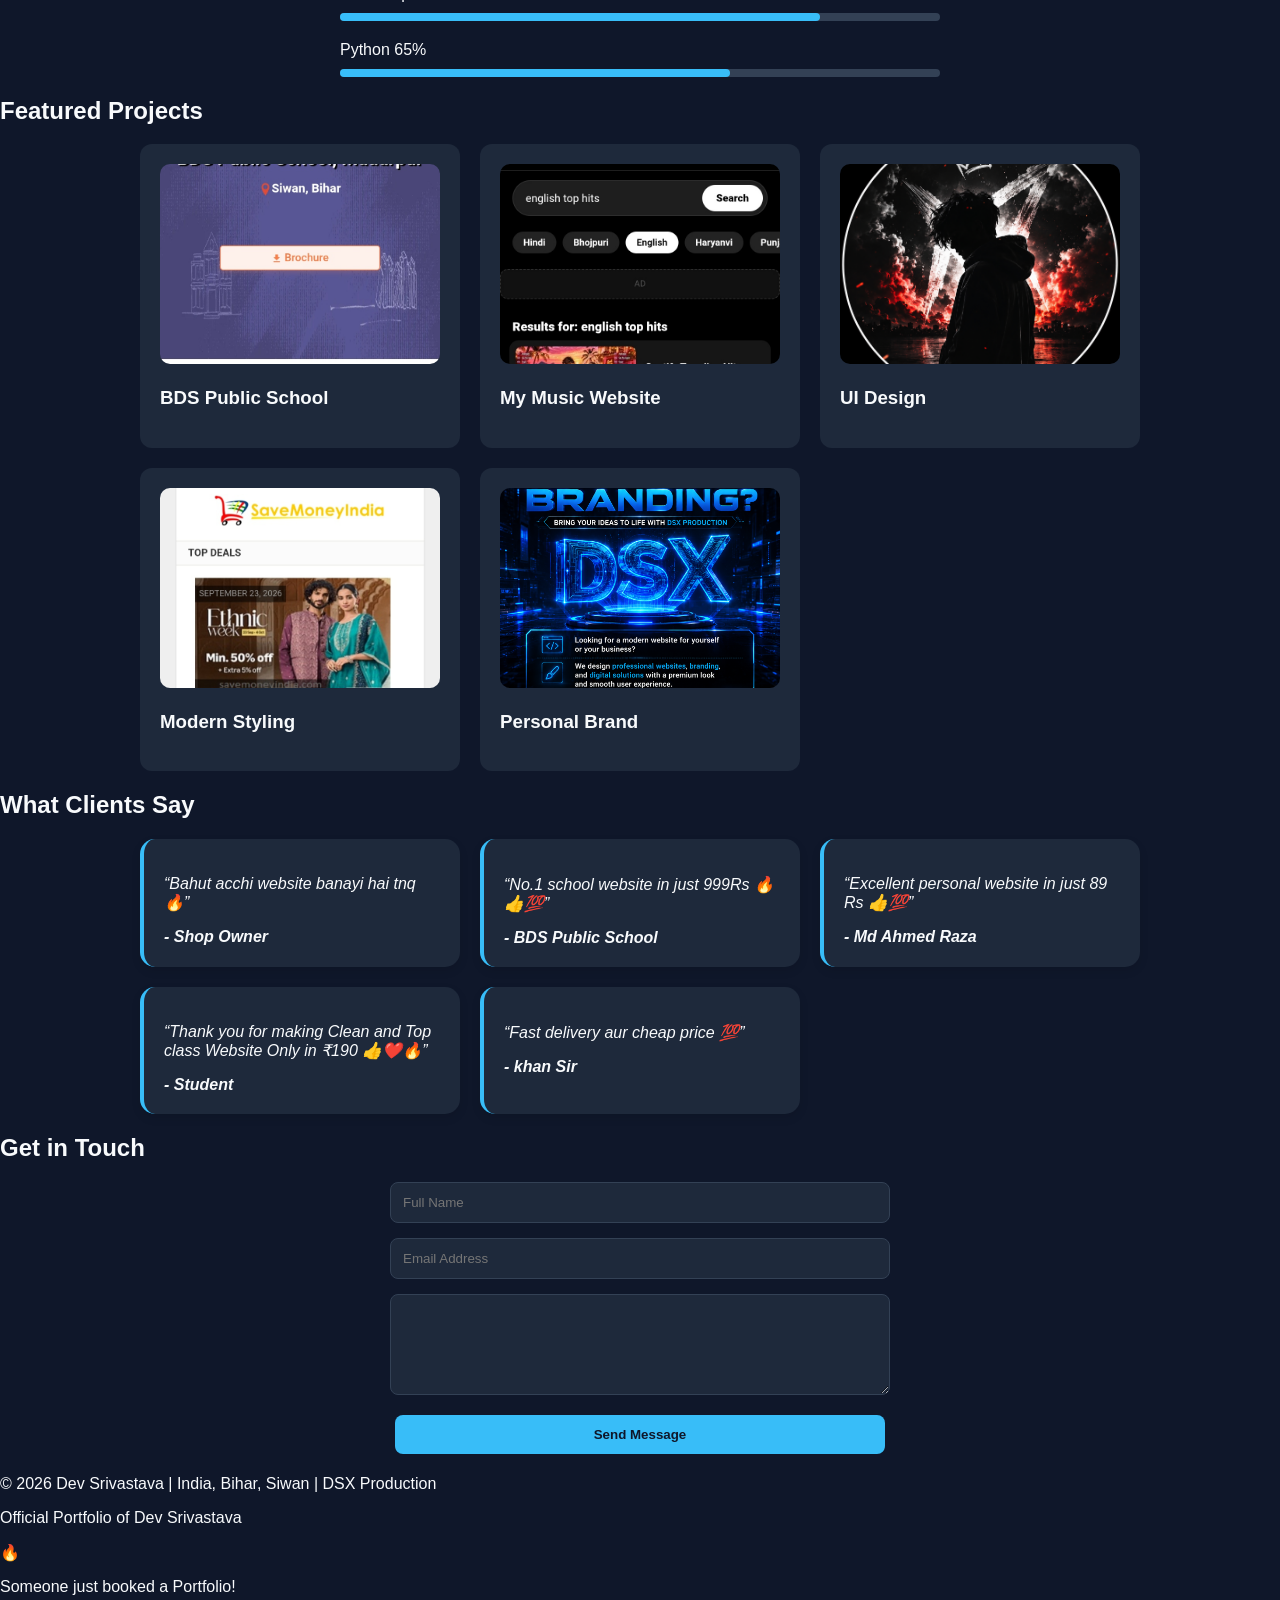
==== commit 2eaeaa6d: "Update index.html" ====
--- a/index.html
+++ b/index.html
@@ -326,6 +326,61 @@
 
     </section>
 
+    <!-- ================= INSTAGRAM SECTION ================= -->
+<section class="section animate" style="text-align: center; padding: 40px 20px;">
+    <div style="margin-bottom: 25px;">
+        <!-- Official Instagram SVG Logo -->
+        <svg viewBox="0 0 24 24" width="50" height="50" style="fill: url(#instaGradient); display: inline-block;">
+            <defs>
+                <linearGradient id="instaGradient" x1="0%" y1="100%" x2="100%" y2="0%">
+                    <stop offset="0%" stop-color="#fdf497" />
+                    <stop offset="5%" stop-color="#fdf497" />
+                    <stop offset="45%" stop-color="#fd5949" />
+                    <stop offset="60%" stop-color="#d6249f" />
+                    <stop offset="100%" stop-color="#285AEB" />
+                </linearGradient>
+            </defs>
+            <path d="M12 2.163c3.204 0 3.584.012 4.85.07 3.252.148 4.771 1.691 4.919 4.919.058 1.265.069 1.645.069 4.849 0 3.205-.012 3.584-.069 4.849-.149 3.225-1.664 4.771-4.919 4.919-1.266.058-1.644.07-4.85.07-3.204 0-3.584-.012-4.849-.07-3.26-.149-4.771-1.699-4.919-4.92-.058-1.265-.07-1.644-.07-4.849 0-3.204.013-3.583.07-4.849.149-3.227 1.664-4.771 4.919-4.919 1.266-.057 1.645-.069 4.849-.069zM12 0C8.741 0 8.333.014 7.053.072 2.695.272.273 2.69.073 7.051.014 8.333 0 8.741 0 12c0 3.259.014 3.668.072 4.948.2 4.358 2.618 6.78 6.98 6.98 1.281.058 1.689.072 4.948.072 3.259 0 3.668-.014 4.948-.072 4.354-.2 6.782-2.618 6.979-6.98.059-1.28.073-1.689.073-4.948 0-3.259-.014-3.667-.072-4.947-.196-4.354-2.617-6.78-6.979-6.98C15.668.014 15.259 0 12 0zm0 5.838a6.162 6.162 0 100 12.324 6.162 6.162 0 000-12.324zM12 16a4 4 0 110-8 4 4 0 010 8zm6.406-11.845a1.44 1.44 0 100 2.881 1.44 1.44 0 000-2.881z"/>
+        </svg>
+    </div>
+    
+    <h3 style="font-size: 22px; font-weight: bold; margin-bottom: 20px; color: inherit;">Connect on Instagram</h3>
+    
+    <div style="display: flex; flex-wrap: wrap; justify-content: center; gap: 15px; max-width: 500px; margin: 0 auto;">
+        <!-- Personal ID -->
+        <a href="https://instagram.com" target="_blank" class="insta-btn">
+            👤 srivastava_dev.45
+        </a>
+        <!-- Brand ID -->
+        <a href="https://instagram.com" target="_blank" class="insta-btn">
+            💼 dsxproduction45
+        </a>
+    </div>
+</section>
+
+<style>
+.insta-btn {
+    flex: 1;
+    min-width: 200px;
+    padding: 12px 20px;
+    font-size: 16px;
+    font-weight: 600;
+    text-decoration: none;
+    color: #ffffff !important;
+    background: #262626;
+    border: 1px solid #404040;
+    border-radius: 8px;
+    transition: all 0.3s ease;
+    text-align: center;
+}
+.insta-btn:hover {
+    background: linear-gradient(45deg, #f09433, #e6683c, #dc2743, #cc2366, #bc1888);
+    border-color: transparent;
+    transform: translateY(-3px);
+    box-shadow: 0 5px 15px rgba(220, 39, 67, 0.4);
+}
+</style>
+    
 
     <!-- ================= TECH STACK ================= -->
 
